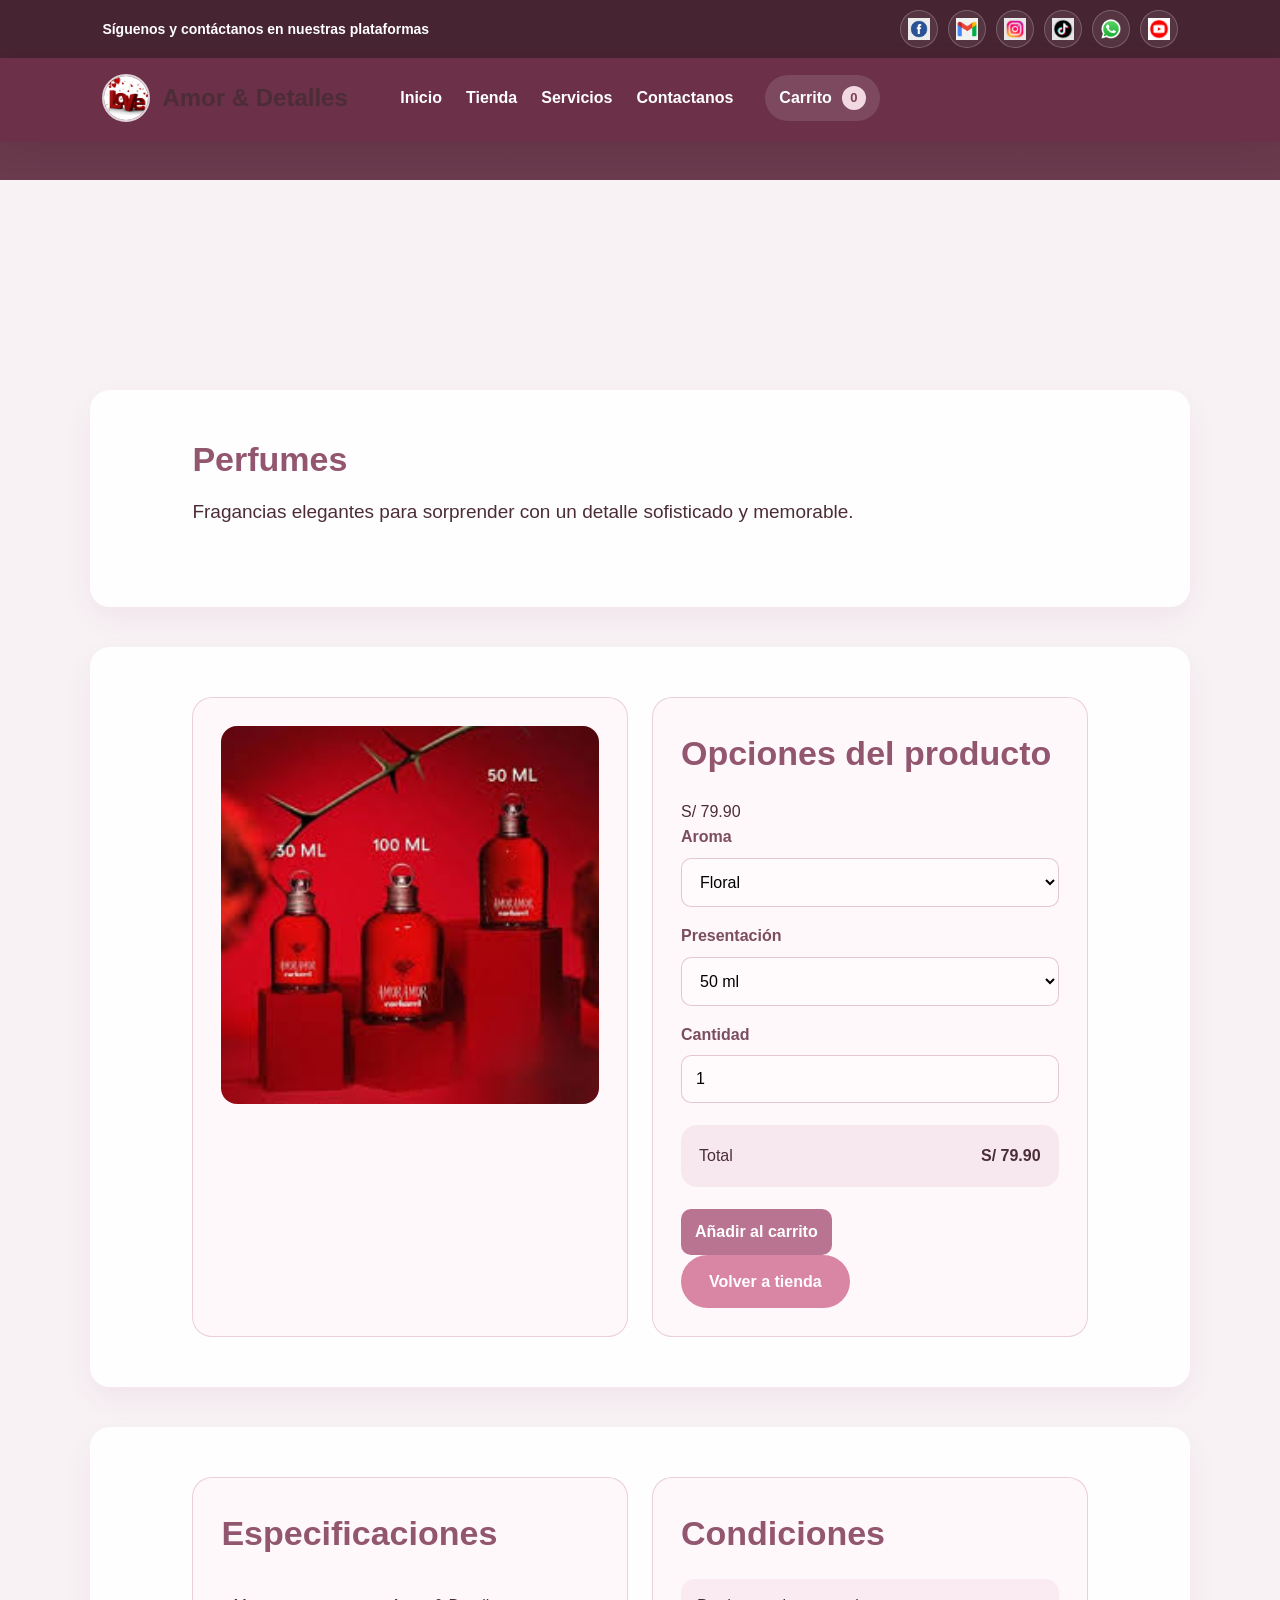
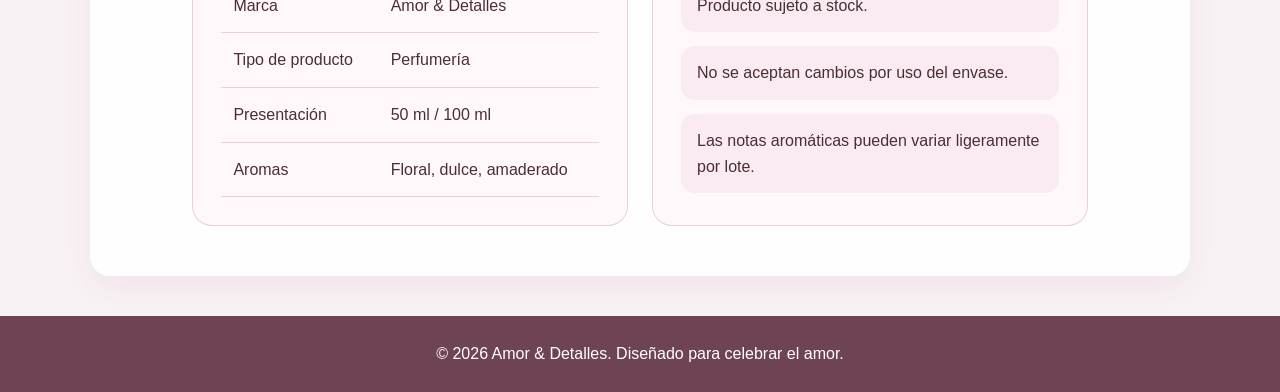
==== products/index.html @ 5b256a72 "Crear pagina dinamica en carpeta products" ====
<!DOCTYPE html>
<html lang="es">
<head>
  <meta charset="UTF-8" />
  <meta name="viewport" content="width=device-width, initial-scale=1.0" />
  <title>Detalle de producto | Amor & Detalles</title>
  <link rel="icon" type="image/jpeg" href="../img/logo.jpeg" />
  <link rel="stylesheet" href="../styles.css" />
</head>
<body data-page="product-detail" data-asset-prefix="../">
  <header class="subpage-header">
    <div class="topbar">
      <div class="topbar-text">Síguenos y contáctanos en nuestras plataformas</div>
      <div class="social-links">
        <a href="https://www.facebook.com/brunoyosiney.sanchezibanez.1" target="_blank" rel="noopener noreferrer"><img src="../Flogo.jpg" alt="Facebook" /></a>
        <a href="mailto:brunosanchez654@gmail.com"><img src="../GMlogo.png" alt="Gmail" /></a>
        <a href="https://www.instagram.com/jsmith0980/" target="_blank" rel="noopener noreferrer"><img src="../IGlogo.avif" alt="Instagram" /></a>
        <a href="https://www.tiktok.com/@laplace444" target="_blank" rel="noopener noreferrer"><img src="../TTlogo.avif" alt="TikTok" /></a>
        <a href="https://wa.me/51940705646" target="_blank" rel="noopener noreferrer"><img src="../Wlogo.webp" alt="WhatsApp" /></a>
        <a href="https://www.youtube.com/@brunosanchez2800" target="_blank" rel="noopener noreferrer"><img src="../YTlogo.avif" alt="YouTube" /></a>
      </div>
    </div>
    <nav class="navbar">
      <h1 class="logo"><img src="../img/logo.jpeg" alt="Logo Amor & Detalles" /><span>Amor & Detalles</span></h1>
      <ul class="nav-menu">
        <li><a href="../index.html">Inicio</a></li>
        <li><a href="../tienda.html">Tienda</a></li>
        <li><a href="../servicios.html">Servicios</a></li>
        <li><a href="../contacto.html">Contactanos</a></li>
        <li class="cart-link-item"><a href="../carrito.html" class="cart-link">Carrito <span class="cart-count">0</span></a></li>
      </ul>
    </nav>
  </header>

  <main class="subpage-main">
    <section class="section page-hero compact-hero">
      <h2 id="detail-title">Producto</h2>
      <p id="detail-description" class="section-text"></p>
    </section>

    <section class="section info-grid-section">
      <div class="info-box">
        <img id="detail-image" src="" alt="Producto" style="width:100%;border-radius:16px;max-height:420px;object-fit:cover;" />
      </div>
      <div class="info-box">
        <h2>Opciones del producto</h2>
        <div class="detail-price" id="detail-price"></div>
        <div id="detail-form-wrap"></div>
        <a class="btn related-link" href="../tienda.html">Volver a tienda</a>
      </div>
    </section>

    <section class="section info-grid-section">
      <div class="info-box">
        <h2>Especificaciones</h2>
        <table class="specs-table"><tbody id="detail-specs"></tbody></table>
      </div>
      <div class="info-box">
        <h2>Condiciones</h2>
        <div class="terms-list" id="detail-conditions"></div>
      </div>
    </section>
  </main>

  <div id="ui-toast" class="ui-toast" aria-live="polite"></div>
  <footer id="footer-info"><p>© 2026 Amor & Detalles. Diseñado para celebrar el amor.</p></footer>
  <script src="../app.js"></script>
</body>
</html>
---- styles.css ----
* {
  margin: 0;
  padding: 0;
  box-sizing: border-box;
}

html {
  scroll-behavior: smooth;
}

body {
  font-family: "Segoe UI", Tahoma, Geneva, Verdana, sans-serif;
  background: #f8f2f5;
  color: #4c2d37;
  line-height: 1.6;
}

.hero {
  min-height: 100vh;
  background:
    linear-gradient(rgba(126, 54, 82, 0.42), rgba(210, 146, 170, 0.28)),
    url("img/pareja.jpg");
  background-size: cover;
  background-position: center;
  color: #fff;
}

.subpage-header {
  background: linear-gradient(rgba(90, 39, 59, 0.9), rgba(90, 39, 59, 0.9));
  min-height: 180px;
}

.subpage-main {
  padding-top: 170px;
}

.topbar {
  position: fixed;
  top: 0;
  left: 0;
  width: 100%;
  padding: 10px 8%;
  display: flex;
  justify-content: space-between;
  align-items: center;
  gap: 20px;
  background: rgba(57, 28, 39, 0.72);
  backdrop-filter: blur(10px);
  z-index: 2200;
}

.topbar-text {
  font-size: 14px;
  font-weight: 600;
  color: #fff;
}

.social-links {
  display: flex;
  align-items: center;
  gap: 10px;
}

.social-links a {
  width: 38px;
  height: 38px;
  display: flex;
  align-items: center;
  justify-content: center;
  border: 1px solid rgba(255, 255, 255, 0.22);
  border-radius: 50%;
  overflow: hidden;
  background: rgba(255, 255, 255, 0.08);
  text-decoration: none;
  transition: background 0.2s ease, transform 0.2s ease;
}

.social-links a img {
  width: 22px;
  height: 22px;
  object-fit: contain;
  display: block;
}

.social-links a:hover {
  background: rgba(255, 194, 214, 0.35);
  transform: translateY(-2px);
}

.navbar {
  position: fixed;
  top: 54px;
  left: 0;
  width: 100%;
  padding: 20px 8%;
  display: grid;
  grid-template-columns: 1fr auto 1fr;
  align-items: center;
  background: rgba(111, 42, 70, 0.58);
  backdrop-filter: blur(12px);
  z-index: 2000;
  box-shadow: 0 8px 24px rgba(72, 29, 46, 0.16);
}

.navbar::after {
  content: "";
}

.logo {
  display: flex;
  align-items: center;
  gap: 12px;
  font-size: 24px;
  font-weight: 700;
  justify-self: start;
}

.logo img {
  width: 48px;
  height: 48px;
  object-fit: cover;
  border-radius: 50%;
  border: 2px solid rgba(255, 255, 255, 0.78);
}

.nav-menu {
  list-style: none;
  display: flex;
  align-items: center;
  gap: 24px;
  justify-self: center;
}

.nav-menu > li {
  position: relative;
}

.navbar a {
  color: white;
  text-decoration: none;
  font-weight: 600;
}

.navbar a:hover,
.active-link > a {
  color: #ffe3ec;
}

.dropdown > a {
  display: inline-flex;
  align-items: center;
  gap: 6px;
}

.dropdown > a::after {
  content: "▾";
  font-size: 12px;
}

.dropdown-menu {
  position: absolute;
  top: calc(100% + 14px);
  left: 50%;
  min-width: 250px;
  background: rgba(255, 248, 251, 0.94);
  border-radius: 18px;
  box-shadow: 0 14px 35px rgba(66, 7, 37, 0.14);
  padding: 14px;
  display: flex;
  flex-direction: column;
  gap: 6px;
  opacity: 0;
  visibility: hidden;
  transform: translate(-50%, 10px);
  transition: opacity 0.22s ease, transform 0.22s ease, visibility 0.22s ease;
}

.dropdown-menu a {
  color: #7d5061;
  padding: 10px 12px;
  border-radius: 10px;
  font-weight: 600;
}

.dropdown-menu a:hover {
  background: rgba(248, 214, 226, 0.7);
  color: #8f4562;
}

.dropdown:hover > .dropdown-menu,
.dropdown:focus-within > .dropdown-menu {
  opacity: 1;
  visibility: visible;
  transform: translate(-50%, 0);
}

.mega-menu {
  min-width: 760px;
  display: grid;
  grid-template-columns: repeat(3, 1fr);
  gap: 18px;
}

.dropdown-column {
  display: flex;
  flex-direction: column;
  gap: 6px;
}

.dropdown-column h4 {
  color: #9a5e76;
  font-size: 15px;
  margin-bottom: 4px;
}

.hero-content {
  max-width: 780px;
  padding: 270px 8% 80px;
}

.hero-actions {
  display: flex;
  gap: 14px;
  flex-wrap: wrap;
}

.tagline {
  display: inline-block;
  margin-bottom: 15px;
  padding: 8px 14px;
  border-radius: 999px;
  background: rgba(255, 255, 255, 0.18);
  backdrop-filter: blur(6px);
  font-weight: 600;
}

.hero-content h2,
.page-hero h2 {
  font-size: 46px;
  line-height: 1.15;
  margin-bottom: 20px;
}

.hero-content p,
.section-text {
  font-size: 19px;
  margin-bottom: 30px;
}

.compact-hero {
  margin-top: 30px;
}

.btn {
  display: inline-block;
  background: rgba(214, 124, 157, 0.92);
  color: #fff;
  padding: 14px 28px;
  border-radius: 30px;
  text-decoration: none;
  font-weight: 700;
  transition: transform 0.2s ease, background 0.2s ease;
}

.btn-outline {
  background: rgba(255, 255, 255, 0.08);
  border: 2px solid rgba(255, 255, 255, 0.7);
}

.btn:hover {
  background: rgba(193, 101, 136, 0.96);
  transform: translateY(-2px);
}

.section {
  max-width: 1100px;
  margin: 40px auto;
  padding: 50px 8%;
  background: rgba(255, 255, 255, 0.92);
  border-radius: 20px;
  box-shadow: 0 12px 30px rgba(112, 11, 60, 0.06);
}

.section h2 {
  font-size: 34px;
  color: #92566f;
  margin-bottom: 18px;
}

.cards,
.gallery-grid,
.category-grid {
  display: grid;
  grid-template-columns: repeat(3, 1fr);
  gap: 20px;
  margin-top: 25px;
}

.service-page-grid {
  grid-template-columns: repeat(3, 1fr);
}

.card,
.category-card,
.product-block,
.about-highlight {
  padding: 24px;
  border-radius: 16px;
  background: rgba(255, 243, 248, 0.88);
  border: 1px solid rgba(233, 203, 215, 0.9);
}

.card h3,
.product-block h3 {
  color: #8a5068;
  margin-bottom: 10px;
}

.category-card {
  text-decoration: none;
  color: inherit;
  text-align: center;
  transition: transform 0.2s ease, box-shadow 0.2s ease;
}

.category-card:hover {
  transform: translateY(-4px);
  box-shadow: 0 10px 24px rgba(112, 11, 60, 0.1);
}

.category-card img {
  width: 100%;
  height: 180px;
  object-fit: cover;
  border-radius: 12px;
  margin-bottom: 12px;
}

.category-card span {
  font-weight: 700;
  color: #8a5068;
}

.product-sections {
  display: grid;
  gap: 20px;
}

.product-block {
  display: grid;
  grid-template-columns: 180px 1fr;
  gap: 20px;
  align-items: center;
}

.product-block img {
  width: 100%;
  height: 170px;
  object-fit: cover;
  border-radius: 12px;
}

.gallery-item {
  background: rgba(255, 248, 251, 0.92);
  border-radius: 14px;
  overflow: hidden;
  border: 1px solid rgba(233, 203, 215, 0.9);
}

.gallery-item img {
  width: 100%;
  height: 220px;
  object-fit: cover;
  display: block;
}

.gallery-item figcaption {
  padding: 14px;
  font-weight: 600;
  color: #7b4d5e;
}

.contacto form {
  display: flex;
  flex-direction: column;
  gap: 14px;
  margin-top: 20px;
}

input,
textarea,
select {
  width: 100%;
  padding: 14px;
  border: 1px solid rgba(228, 197, 210, 0.95);
  border-radius: 10px;
  font-size: 16px;
  background: rgba(255, 250, 252, 0.95);
}

button {
  background: #b87491;
  color: white;
  border: none;
  padding: 14px;
  border-radius: 10px;
  font-size: 16px;
  font-weight: 700;
  cursor: pointer;
}

button:hover {
  background: #a65f7e;
}

.about-grid {
  display: grid;
  grid-template-columns: 1.6fr 1fr;
  gap: 24px;
}

.about-highlight ul {
  padding-left: 18px;
}

.about-highlight li + li {
  margin-top: 8px;
}

footer {
  text-align: center;
  padding: 25px;
  background: rgba(96, 49, 68, 0.9);
  color: #fff;
}

.intro-effects {
  position: fixed;
  inset: 0;
  overflow: hidden;
  pointer-events: none;
  z-index: 9999;
  opacity: 1;
  background: radial-gradient(circle at center, rgba(255, 214, 226, 0.14), rgba(255, 255, 255, 0));
  transition: opacity 0.8s ease;
}

.intro-effects.fade-out {
  opacity: 0;
}

.effect-item,
.burst-particle {
  position: absolute;
  user-select: none;
  pointer-events: none;
  will-change: transform, opacity;
  filter: drop-shadow(0 0 10px rgba(255, 182, 193, 0.28));
}

.effect-item {
  font-size: clamp(24px, 3vw, 42px);
  animation: floatIntro linear forwards;
}

.burst-particle {
  font-size: clamp(18px, 2.4vw, 30px);
  animation: burstIntro 1.4s ease-out forwards;
}

.shop-grid {
  display: grid;
  grid-template-columns: repeat(3, 1fr);
  gap: 22px;
  margin-top: 24px;
}

.shop-card {
  background: rgba(255, 248, 251, 0.95);
  border: 1px solid rgba(233, 203, 215, 0.9);
  border-radius: 18px;
  overflow: hidden;
  display: flex;
  flex-direction: column;
  box-shadow: 0 10px 24px rgba(112, 11, 60, 0.06);
}

.shop-card img {
  width: 100%;
  height: 220px;
  object-fit: cover;
}

.shop-card h3,
.shop-card p,
.shop-card-footer {
  padding-left: 20px;
  padding-right: 20px;
}

.shop-card h3 {
  padding-top: 18px;
  color: #8a5068;
}

.shop-card p {
  padding-top: 8px;
  padding-bottom: 18px;
  flex: 1;
}

.shop-card-footer {
  display: flex;
  align-items: center;
  justify-content: space-between;
  gap: 12px;
  padding-bottom: 20px;
}

.add-cart-btn {
  padding: 12px 18px;
}

.cart-link-item {
  margin-left: 8px;
}

.cart-link {
  display: inline-flex;
  align-items: center;
  gap: 10px;
  padding: 10px 14px;
  border-radius: 999px;
  background: rgba(255, 255, 255, 0.12);
}

.cart-count {
  min-width: 24px;
  height: 24px;
  display: inline-flex;
  align-items: center;
  justify-content: center;
  border-radius: 999px;
  background: rgba(255, 232, 240, 0.9);
  color: #7b3f59;
  font-size: 13px;
  font-weight: 700;
}

.service-meta {
  margin: 12px 0 16px;
  color: #92566f;
}

.booking-layout {
  display: grid;
  grid-template-columns: 1fr 1.1fr;
  gap: 28px;
  align-items: start;
}

.booking-kicker {
  text-transform: uppercase;
  letter-spacing: 0.08em;
  color: #a15f79;
  font-weight: 700;
  margin-bottom: 12px;
}

.booking-highlights {
  display: grid;
  gap: 16px;
  margin-top: 24px;
}

.booking-highlights div {
  padding: 16px 18px;
  border-radius: 14px;
  background: rgba(255, 243, 248, 0.88);
  border: 1px solid rgba(233, 203, 215, 0.9);
}

.booking-highlights span {
  display: block;
  margin-top: 4px;
}

.booking-form {
  background: rgba(255, 248, 251, 0.96);
  border: 1px solid rgba(233, 203, 215, 0.9);
  border-radius: 20px;
  padding: 28px;
  box-shadow: 0 14px 32px rgba(112, 11, 60, 0.08);
}

.booking-form h3 {
  margin-bottom: 18px;
  color: #8a5068;
}

.form-grid {
  display: grid;
  gap: 16px;
}

.form-grid.two-cols {
  grid-template-columns: repeat(2, 1fr);
}

.form-grid label {
  display: flex;
  flex-direction: column;
  gap: 8px;
}

.form-grid span {
  font-weight: 600;
  color: #7b4d5e;
}

.full-width {
  grid-column: 1 / -1;
}

.service-options-grid {
  display: grid;
  grid-template-columns: repeat(2, 1fr);
  gap: 16px;
}

.is-hidden {
  display: none;
}

.reserve-summary {
  margin: 22px 0;
  padding: 18px;
  border-radius: 16px;
  background: rgba(247, 231, 238, 0.9);
  display: grid;
  gap: 10px;
}

.reserve-summary div {
  display: flex;
  align-items: center;
  justify-content: space-between;
  gap: 20px;
}

.info-grid-section {
  display: grid;
  grid-template-columns: 1fr 1fr;
  gap: 24px;
}

.info-box {
  background: rgba(255, 248, 251, 0.96);
  border: 1px solid rgba(233, 203, 215, 0.9);
  border-radius: 20px;
  padding: 28px;
}

.specs-table {
  width: 100%;
  border-collapse: collapse;
  margin-top: 14px;
}

.specs-table th,
.specs-table td {
  text-align: left;
  padding: 14px 12px;
  border-bottom: 1px solid rgba(233, 203, 215, 0.9);
}

.specs-table th {
  color: #8a5068;
  background: rgba(247, 231, 238, 0.78);
}

.terms-list {
  display: grid;
  gap: 14px;
  margin-top: 14px;
}

.terms-list p {
  padding: 14px 16px;
  border-radius: 14px;
  background: rgba(247, 231, 238, 0.72);
}

.cart-layout {
  display: grid;
  grid-template-columns: 1.5fr 0.9fr;
  gap: 24px;
}

.cart-list {
  display: grid;
  gap: 18px;
}

.cart-item-card {
  display: grid;
  grid-template-columns: 110px 1fr auto;
  gap: 18px;
  align-items: center;
  background: rgba(255, 248, 251, 0.95);
  border: 1px solid rgba(233, 203, 215, 0.9);
  border-radius: 18px;
  padding: 18px;
}

.cart-item-card img {
  width: 110px;
  height: 110px;
  object-fit: cover;
  border-radius: 12px;
}

.cart-item-info h3 {
  color: #8a5068;
  margin-bottom: 8px;
}

.service-detail-lines {
  display: grid;
  gap: 4px;
  margin-top: 8px;
  color: #7b4d5e;
  font-size: 14px;
}

.reserve-note {
  color: #9b5772;
  font-weight: 600;
  margin-top: 8px;
}

.cart-item-controls {
  display: grid;
  gap: 12px;
  justify-items: end;
}

.qty-box {
  display: inline-flex;
  align-items: center;
  border: 1px solid rgba(220, 192, 203, 0.95);
  border-radius: 999px;
  overflow: hidden;
}

.qty-box button {
  background: transparent;
  color: #7b4d5e;
  padding: 10px 14px;
}

.qty-box span {
  min-width: 36px;
  text-align: center;
  font-weight: 700;
}

.remove-btn {
  background: transparent;
  color: #9c5b75;
  border: 1px solid rgba(220, 192, 203, 0.95);
  padding: 10px 16px;
}

.service-chip {
  background: rgba(247, 231, 238, 0.95);
  color: #8a5068;
  padding: 8px 12px;
  border-radius: 999px;
  font-weight: 700;
}

.cart-summary-box {
  background: rgba(255, 248, 251, 0.96);
  border: 1px solid rgba(233, 203, 215, 0.9);
  border-radius: 18px;
  padding: 24px;
  height: fit-content;
  position: sticky;
  top: 160px;
}

.cart-summary-box h3 {
  color: #8a5068;
  margin-bottom: 18px;
}

.summary-row {
  display: flex;
  justify-content: space-between;
  gap: 16px;
  padding: 12px 0;
  border-bottom: 1px solid rgba(233, 203, 215, 0.9);
}

.summary-row.total {
  font-size: 1.1rem;
  border-bottom: none;
}

.checkout-btn {
  width: 100%;
  text-align: center;
  margin-top: 20px;
}

.empty-cart-state {
  text-align: center;
}

.ui-toast {
  position: fixed;
  right: 24px;
  bottom: 24px;
  background: rgba(96, 49, 68, 0.95);
  color: #fff;
  padding: 14px 18px;
  border-radius: 14px;
  box-shadow: 0 14px 24px rgba(72, 29, 46, 0.18);
  opacity: 0;
  transform: translateY(16px);
  pointer-events: none;
  transition: opacity 0.25s ease, transform 0.25s ease;
  z-index: 2600;
}

.ui-toast.show {
  opacity: 1;
  transform: translateY(0);
}

@keyframes floatIntro {
  0% {
    transform: translateY(60px) scale(0.4) rotate(0deg);
    opacity: 0;
  }
  10% {
    opacity: 1;
  }
  100% {
    transform: translateY(-120vh) scale(1.2) rotate(360deg);
    opacity: 0;
  }
}

@keyframes burstIntro {
  0% {
    transform: translate(0, 0) scale(0.4);
    opacity: 1;
  }
  100% {
    transform: translate(var(--tx), var(--ty)) scale(1.1) rotate(360deg);
    opacity: 0;
  }
}

@media (max-width: 1100px) {
  .mega-menu {
    min-width: 620px;
    grid-template-columns: repeat(2, 1fr);
  }
}

@media (max-width: 900px) {
  .topbar {
    flex-direction: column;
    padding: 10px 6%;
  }

  .navbar {
    grid-template-columns: 1fr;
    justify-items: center;
    gap: 14px;
  }

  .navbar::after {
    display: none;
  }

  .logo,
  .nav-menu {
    justify-self: center;
  }

  .cards,
  .gallery-grid,
  .category-grid,
  .mega-menu,
  .about-grid,
  .service-page-grid,
  .shop-grid,
  .booking-layout,
  .cart-layout,
  .info-grid-section,
  .service-options-grid {
    grid-template-columns: 1fr;
  }

  .product-block,
  .cart-item-card,
  .form-grid.two-cols {
    grid-template-columns: 1fr;
  }

  .dropdown-menu,
  .mega-menu {
    min-width: 240px;
    left: 50%;
  }

  .cart-summary-box {
    position: static;
  }
}

@media (max-width: 768px) {
  .navbar {
    top: 88px;
    padding: 16px 6%;
  }

  .nav-menu {
    flex-wrap: wrap;
    justify-content: center;
    gap: 12px;
  }

  .dropdown-menu {
    position: absolute;
    left: 50%;
    transform: translate(-50%, 10px);
    margin-top: 0;
    box-shadow: 0 14px 35px rgba(66, 7, 37, 0.14);
    background: rgba(255, 245, 250, 0.96);
  }

  .dropdown:hover > .dropdown-menu,
  .dropdown:focus-within > .dropdown-menu {
    transform: translate(-50%, 0);
  }

  .hero-content {
    padding-top: 360px;
  }

  .subpage-main {
    padding-top: 220px;
  }

  .hero-content h2,
  .page-hero h2 {
    font-size: 34px;
  }
}
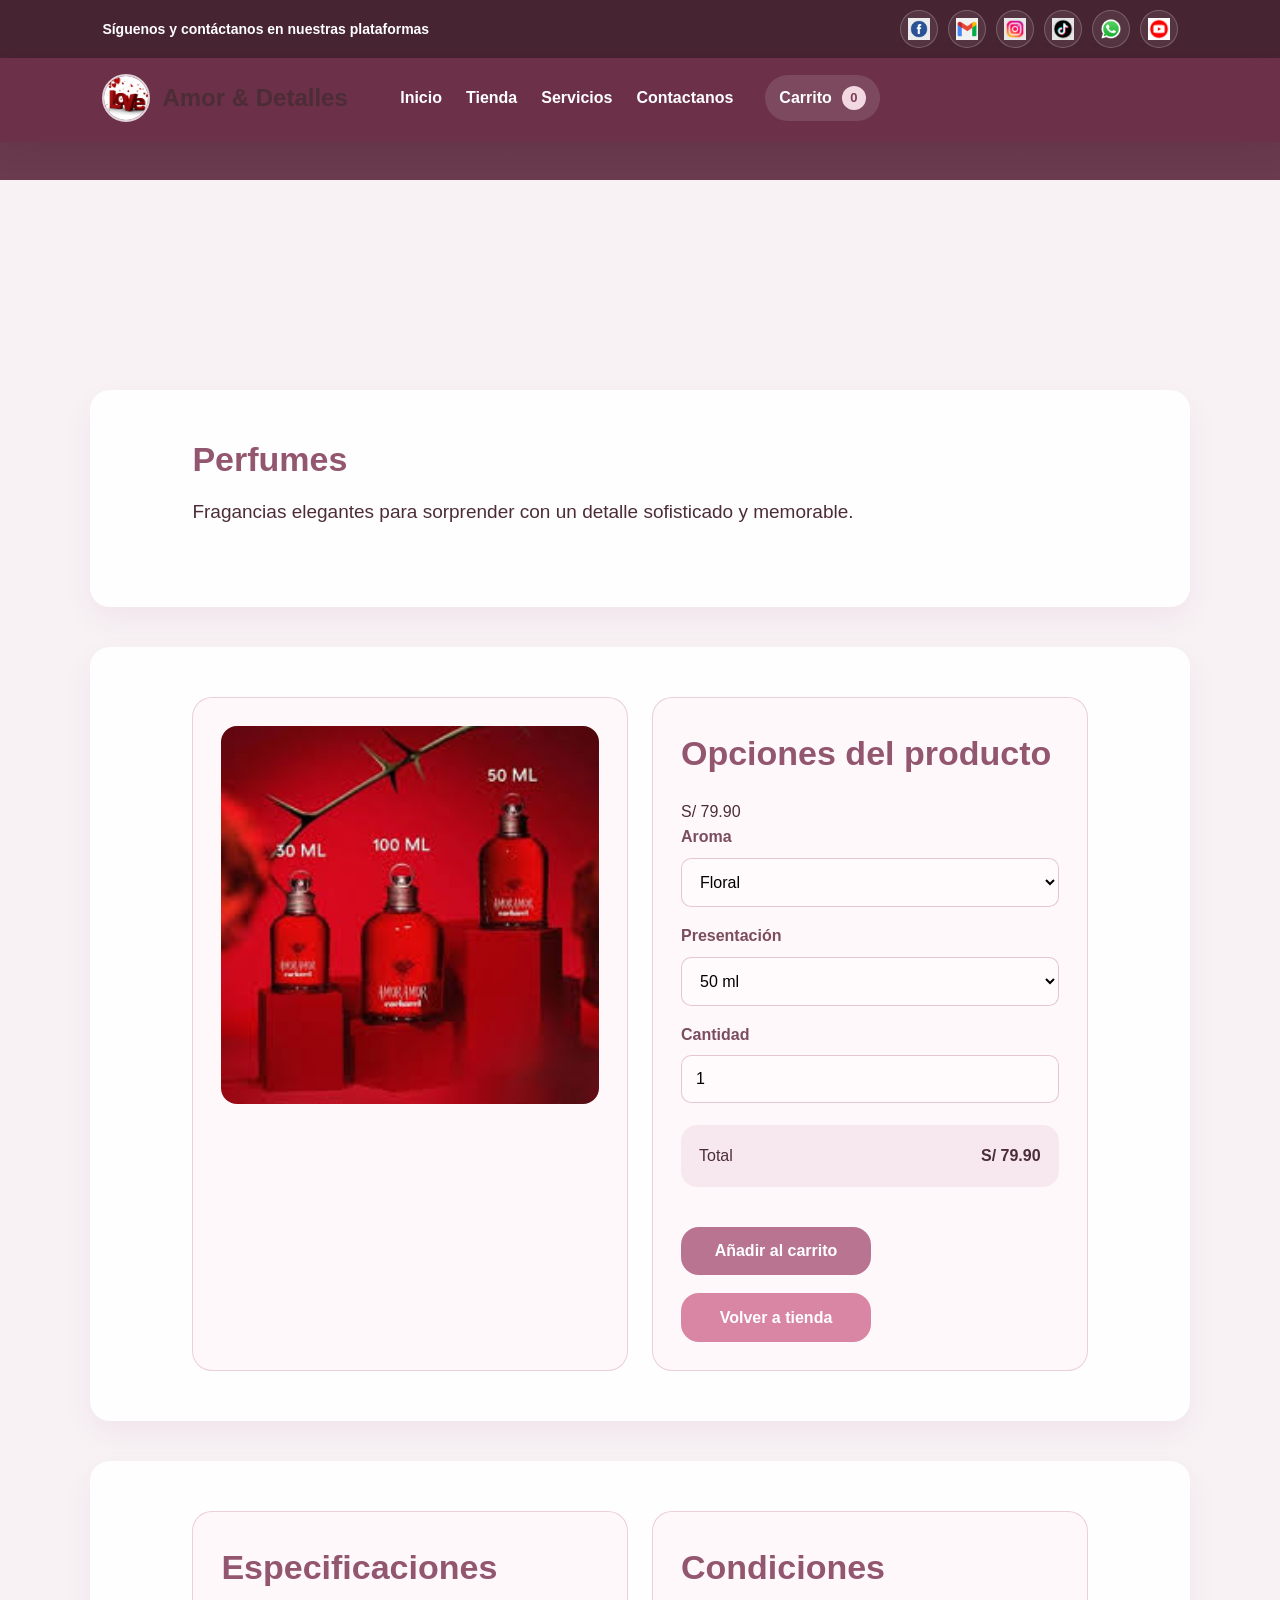
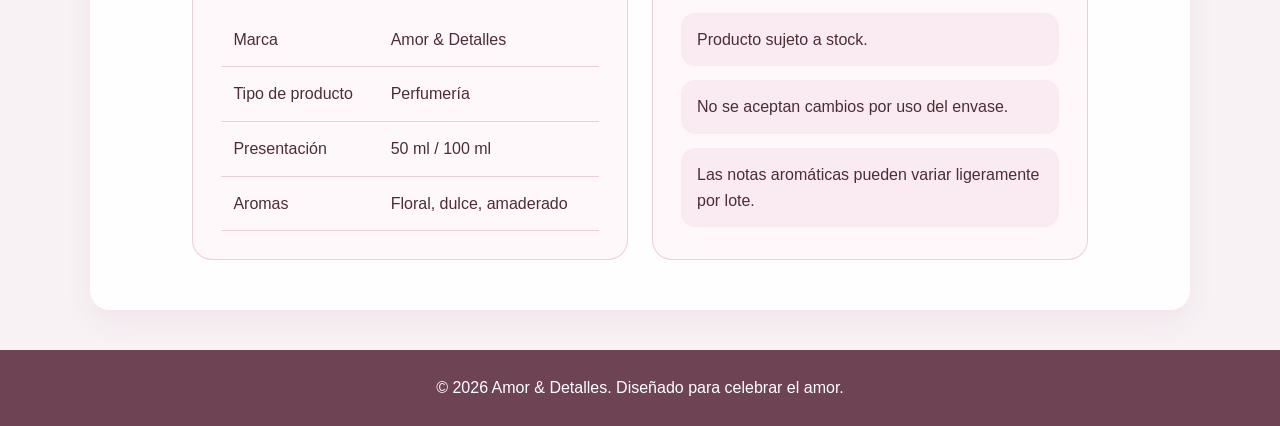
==== commit 4272f5d2: "Separate product detail action buttons" ====
--- a/products/index.html
+++ b/products/index.html
@@ -6,6 +6,42 @@
   <title>Detalle de producto | Amor & Detalles</title>
   <link rel="icon" type="image/jpeg" href="../img/logo.jpeg" />
   <link rel="stylesheet" href="../styles.css" />
+  <style>
+    #product-detail-form button[type="submit"] {
+      width: 190px;
+      min-height: 48px;
+      margin-top: 18px;
+      display: inline-flex;
+      align-items: center;
+      justify-content: center;
+      border-radius: 18px;
+    }
+
+    .product-back-actions {
+      margin-top: 18px;
+      display: flex;
+      align-items: center;
+      justify-content: flex-start;
+    }
+
+    .product-back-actions .related-link {
+      width: 190px;
+      min-height: 48px;
+      display: inline-flex;
+      align-items: center;
+      justify-content: center;
+      text-align: center;
+      border-radius: 18px;
+      padding: 12px 20px;
+    }
+
+    @media (max-width: 768px) {
+      #product-detail-form button[type="submit"],
+      .product-back-actions .related-link {
+        width: 100%;
+      }
+    }
+  </style>
 </head>
 <body data-page="product-detail" data-asset-prefix="../">
   <header class="subpage-header">
@@ -46,7 +82,9 @@
         <h2>Opciones del producto</h2>
         <div class="detail-price" id="detail-price"></div>
         <div id="detail-form-wrap"></div>
-        <a class="btn related-link" href="../tienda.html">Volver a tienda</a>
+        <div class="product-back-actions">
+          <a class="btn related-link" href="../tienda.html">Volver a tienda</a>
+        </div>
       </div>
     </section>
 
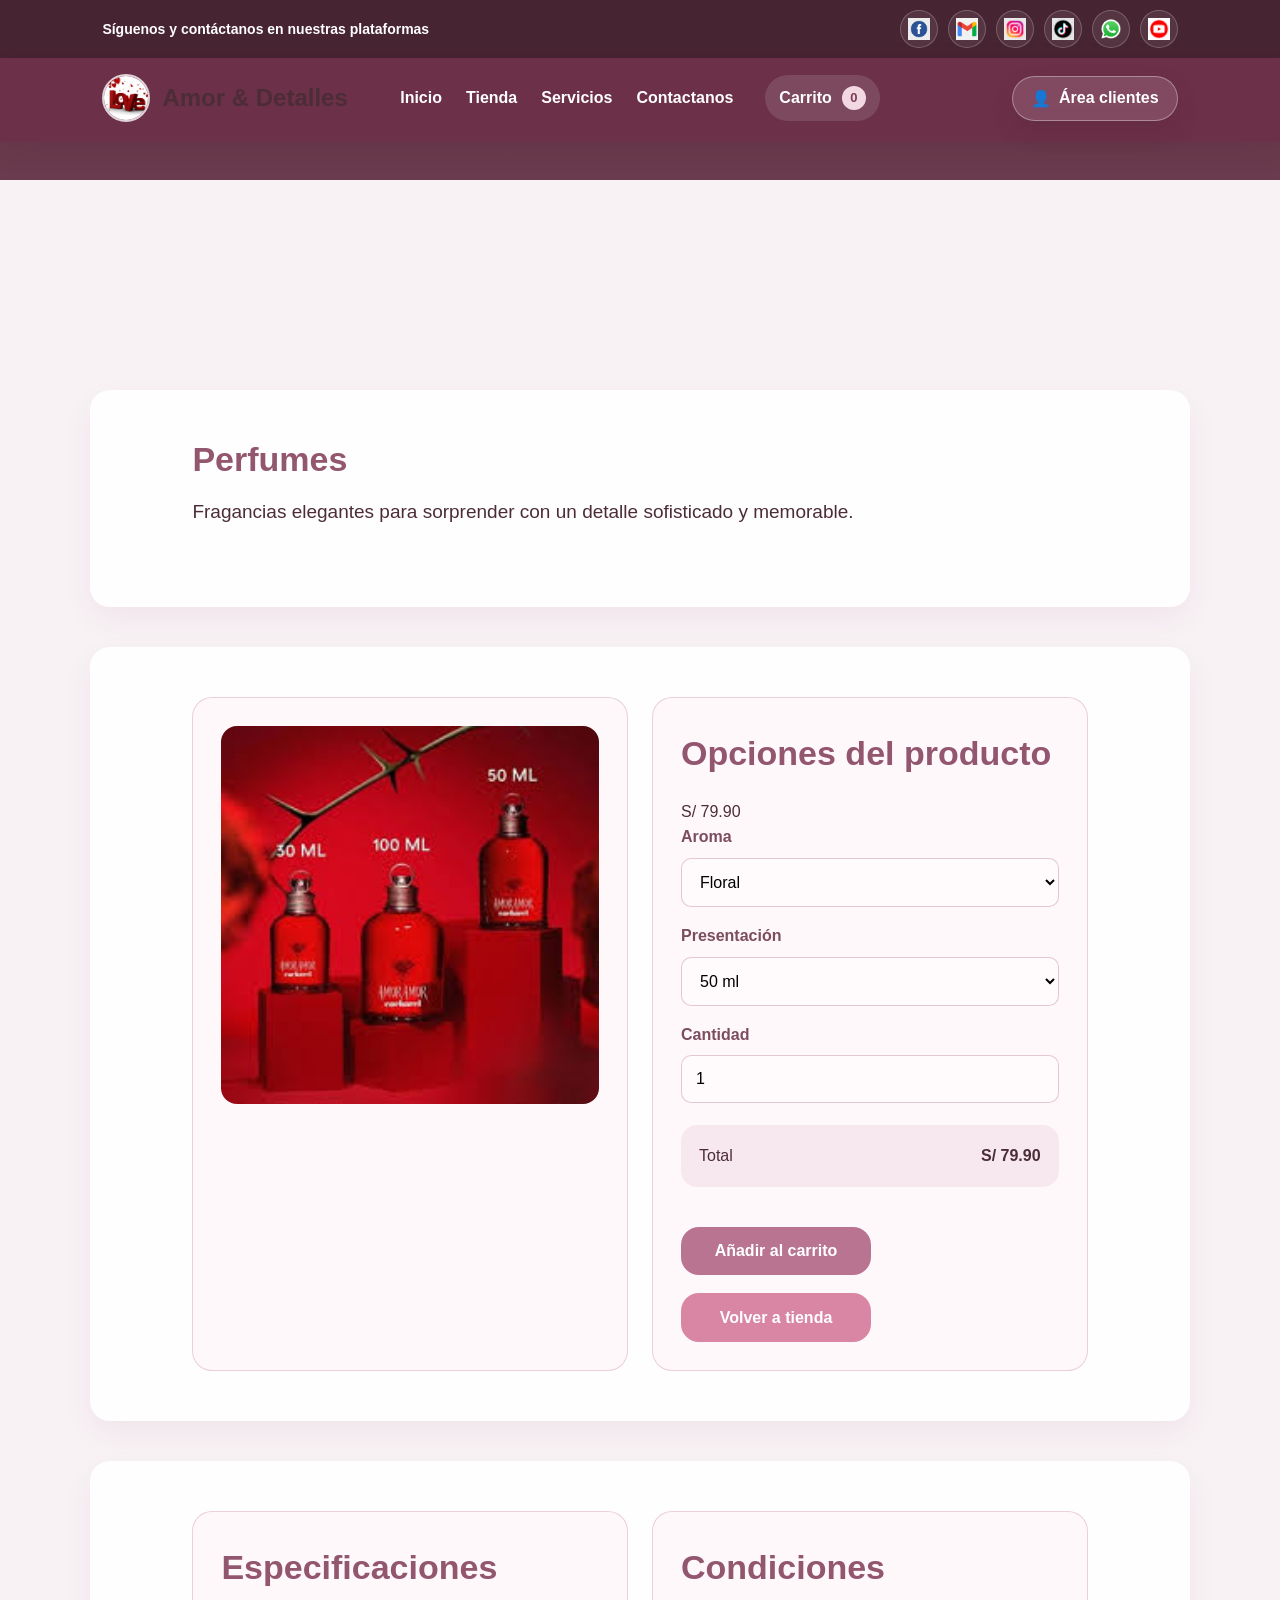
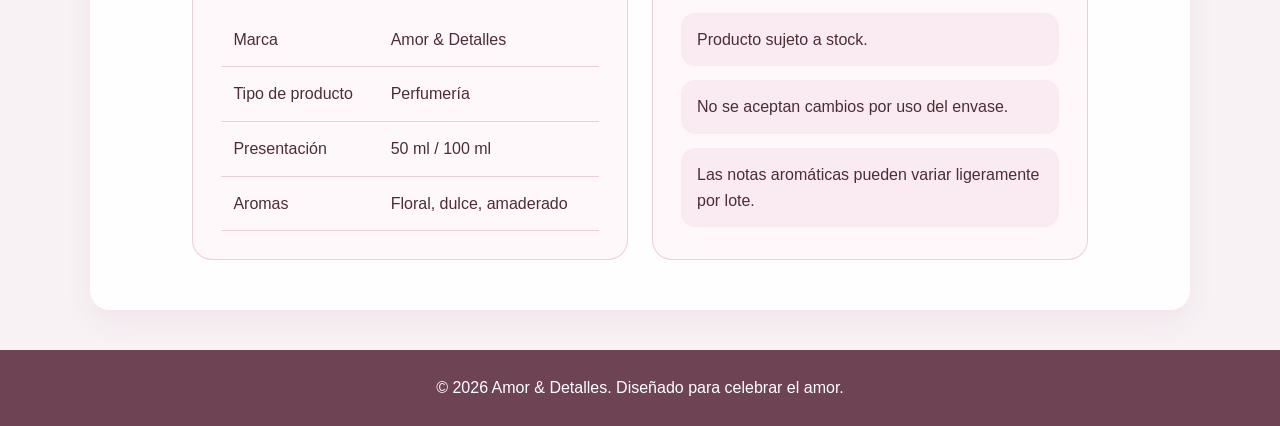
==== commit 07a4ce5d: "Keep customer area visible on product detail pages" ====
--- a/products/index.html
+++ b/products/index.html
@@ -6,102 +6,21 @@
   <title>Detalle de producto | Amor & Detalles</title>
   <link rel="icon" type="image/jpeg" href="../img/logo.jpeg" />
   <link rel="stylesheet" href="../styles.css" />
+  <link rel="stylesheet" href="../client-auth.css?v=4" />
   <style>
-    #product-detail-form button[type="submit"] {
-      width: 190px;
-      min-height: 48px;
-      margin-top: 18px;
-      display: inline-flex;
-      align-items: center;
-      justify-content: center;
-      border-radius: 18px;
-    }
-
-    .product-back-actions {
-      margin-top: 18px;
-      display: flex;
-      align-items: center;
-      justify-content: flex-start;
-    }
-
-    .product-back-actions .related-link {
-      width: 190px;
-      min-height: 48px;
-      display: inline-flex;
-      align-items: center;
-      justify-content: center;
-      text-align: center;
-      border-radius: 18px;
-      padding: 12px 20px;
-    }
-
-    @media (max-width: 768px) {
-      #product-detail-form button[type="submit"],
-      .product-back-actions .related-link {
-        width: 100%;
-      }
-    }
+    #product-detail-form button[type="submit"]{width:190px;min-height:48px;margin-top:18px;display:inline-flex;align-items:center;justify-content:center;border-radius:18px}.product-back-actions{margin-top:18px;display:flex;align-items:center;justify-content:flex-start}.product-back-actions .related-link{width:190px;min-height:48px;display:inline-flex;align-items:center;justify-content:center;text-align:center;border-radius:18px;padding:12px 20px}@media (max-width:768px){#product-detail-form button[type="submit"],.product-back-actions .related-link{width:100%}}
   </style>
 </head>
 <body data-page="product-detail" data-asset-prefix="../">
   <header class="subpage-header">
-    <div class="topbar">
-      <div class="topbar-text">Síguenos y contáctanos en nuestras plataformas</div>
-      <div class="social-links">
-        <a href="https://www.facebook.com/brunoyosiney.sanchezibanez.1" target="_blank" rel="noopener noreferrer"><img src="../Flogo.jpg" alt="Facebook" /></a>
-        <a href="mailto:brunosanchez654@gmail.com"><img src="../GMlogo.png" alt="Gmail" /></a>
-        <a href="https://www.instagram.com/jsmith0980/" target="_blank" rel="noopener noreferrer"><img src="../IGlogo.avif" alt="Instagram" /></a>
-        <a href="https://www.tiktok.com/@laplace444" target="_blank" rel="noopener noreferrer"><img src="../TTlogo.avif" alt="TikTok" /></a>
-        <a href="https://wa.me/51940705646" target="_blank" rel="noopener noreferrer"><img src="../Wlogo.webp" alt="WhatsApp" /></a>
-        <a href="https://www.youtube.com/@brunosanchez2800" target="_blank" rel="noopener noreferrer"><img src="../YTlogo.avif" alt="YouTube" /></a>
-      </div>
-    </div>
-    <nav class="navbar">
-      <h1 class="logo"><img src="../img/logo.jpeg" alt="Logo Amor & Detalles" /><span>Amor & Detalles</span></h1>
-      <ul class="nav-menu">
-        <li><a href="../index.html">Inicio</a></li>
-        <li><a href="../tienda.html">Tienda</a></li>
-        <li><a href="../servicios.html">Servicios</a></li>
-        <li><a href="../contacto.html">Contactanos</a></li>
-        <li class="cart-link-item"><a href="../carrito.html" class="cart-link">Carrito <span class="cart-count">0</span></a></li>
-      </ul>
-    </nav>
+    <div class="topbar"><div class="topbar-text">Síguenos y contáctanos en nuestras plataformas</div><div class="social-links"><a href="https://www.facebook.com/brunoyosiney.sanchezibanez.1" target="_blank" rel="noopener noreferrer"><img src="../Flogo.jpg" alt="Facebook" /></a><a href="mailto:brunosanchez654@gmail.com"><img src="../GMlogo.png" alt="Gmail" /></a><a href="https://www.instagram.com/jsmith0980/" target="_blank" rel="noopener noreferrer"><img src="../IGlogo.avif" alt="Instagram" /></a><a href="https://www.tiktok.com/@laplace444" target="_blank" rel="noopener noreferrer"><img src="../TTlogo.avif" alt="TikTok" /></a><a href="https://wa.me/51940705646" target="_blank" rel="noopener noreferrer"><img src="../Wlogo.webp" alt="WhatsApp" /></a><a href="https://www.youtube.com/@brunosanchez2800" target="_blank" rel="noopener noreferrer"><img src="../YTlogo.avif" alt="YouTube" /></a></div></div>
+    <nav class="navbar"><h1 class="logo"><img src="../img/logo.jpeg" alt="Logo Amor & Detalles" /><span>Amor & Detalles</span></h1><ul class="nav-menu"><li><a href="../index.html">Inicio</a></li><li><a href="../tienda.html">Tienda</a></li><li><a href="../servicios.html">Servicios</a></li><li><a href="../contacto.html">Contactanos</a></li><li class="cart-link-item"><a href="../carrito.html" class="cart-link">Carrito <span class="cart-count">0</span></a></li></ul></nav>
   </header>
-
   <main class="subpage-main">
-    <section class="section page-hero compact-hero">
-      <h2 id="detail-title">Producto</h2>
-      <p id="detail-description" class="section-text"></p>
-    </section>
-
-    <section class="section info-grid-section">
-      <div class="info-box">
-        <img id="detail-image" src="" alt="Producto" style="width:100%;border-radius:16px;max-height:420px;object-fit:cover;" />
-      </div>
-      <div class="info-box">
-        <h2>Opciones del producto</h2>
-        <div class="detail-price" id="detail-price"></div>
-        <div id="detail-form-wrap"></div>
-        <div class="product-back-actions">
-          <a class="btn related-link" href="../tienda.html">Volver a tienda</a>
-        </div>
-      </div>
-    </section>
-
-    <section class="section info-grid-section">
-      <div class="info-box">
-        <h2>Especificaciones</h2>
-        <table class="specs-table"><tbody id="detail-specs"></tbody></table>
-      </div>
-      <div class="info-box">
-        <h2>Condiciones</h2>
-        <div class="terms-list" id="detail-conditions"></div>
-      </div>
-    </section>
+    <section class="section page-hero compact-hero"><h2 id="detail-title">Producto</h2><p id="detail-description" class="section-text"></p></section>
+    <section class="section info-grid-section"><div class="info-box"><img id="detail-image" src="" alt="Producto" style="width:100%;border-radius:16px;max-height:420px;object-fit:cover;" /></div><div class="info-box"><h2>Opciones del producto</h2><div class="detail-price" id="detail-price"></div><div id="detail-form-wrap"></div><div class="product-back-actions"><a class="btn related-link" href="../tienda.html">Volver a tienda</a></div></div></section>
+    <section class="section info-grid-section"><div class="info-box"><h2>Especificaciones</h2><table class="specs-table"><tbody id="detail-specs"></tbody></table></div><div class="info-box"><h2>Condiciones</h2><div class="terms-list" id="detail-conditions"></div></div></section>
   </main>
-
-  <div id="ui-toast" class="ui-toast" aria-live="polite"></div>
-  <footer id="footer-info"><p>© 2026 Amor & Detalles. Diseñado para celebrar el amor.</p></footer>
-  <script src="../app.js"></script>
+  <div id="ui-toast" class="ui-toast" aria-live="polite"></div><footer id="footer-info"><p>© 2026 Amor & Detalles. Diseñado para celebrar el amor.</p></footer><script src="../app.js"></script><script src="../client-auth.js?v=4"></script>
 </body>
 </html>
--- a/styles.css
+++ b/styles.css
@@ -434,6 +434,46 @@
   color: #fff;
 }
 
+.admin-image-button {
+  position: fixed;
+  right: 24px;
+  bottom: 24px;
+  width: 74px;
+  height: 74px;
+  display: flex;
+  flex-direction: column;
+  align-items: center;
+  justify-content: center;
+  gap: 3px;
+  border-radius: 22px;
+  background: rgba(255, 248, 251, 0.96);
+  border: 1px solid rgba(255, 255, 255, 0.72);
+  box-shadow: 0 16px 34px rgba(72, 29, 46, 0.24);
+  text-decoration: none;
+  z-index: 2800;
+  transition: transform 0.22s ease, box-shadow 0.22s ease, background 0.22s ease;
+}
+
+.admin-image-button img {
+  width: 36px;
+  height: 36px;
+  object-fit: cover;
+  border-radius: 50%;
+  border: 2px solid rgba(184, 116, 145, 0.55);
+}
+
+.admin-image-button span {
+  color: #8a5068;
+  font-size: 12px;
+  font-weight: 900;
+}
+
+.admin-image-button:hover {
+  transform: translateY(-5px) scale(1.03);
+  box-shadow: 0 22px 42px rgba(72, 29, 46, 0.28);
+  background: #ffffff;
+}
+
 .intro-effects {
   position: fixed;
   inset: 0;
@@ -821,7 +861,7 @@
 .ui-toast {
   position: fixed;
   right: 24px;
-  bottom: 24px;
+  bottom: 110px;
   background: rgba(96, 49, 68, 0.95);
   color: #fff;
   padding: 14px 18px;
@@ -961,4 +1001,17 @@
   .page-hero h2 {
     font-size: 34px;
   }
-}
+
+  .admin-image-button {
+    right: 16px;
+    bottom: 16px;
+    width: 66px;
+    height: 66px;
+    border-radius: 20px;
+  }
+
+  .admin-image-button img {
+    width: 32px;
+    height: 32px;
+  }
+}
--- a/client-auth.css
+++ b/client-auth.css
@@ -0,0 +1,202 @@
+.customer-access {
+  position: relative;
+  justify-self: end;
+  min-width: 260px;
+  display: flex;
+  justify-content: flex-end;
+}
+
+.customer-button {
+  display: inline-flex;
+  align-items: center;
+  justify-content: center;
+  gap: 8px;
+  padding: 12px 18px;
+  border-radius: 999px;
+  border: 1px solid rgba(255, 255, 255, 0.35);
+  background: rgba(255, 255, 255, 0.14);
+  color: #ffffff;
+  box-shadow: 0 10px 22px rgba(72, 29, 46, 0.18);
+  backdrop-filter: blur(8px);
+}
+
+.customer-button:hover {
+  background: rgba(255, 214, 228, 0.28);
+}
+
+.customer-panel {
+  position: absolute;
+  top: calc(100% + 14px);
+  right: 0;
+  width: min(390px, 92vw);
+  background: rgba(255, 248, 251, 0.98);
+  border: 1px solid rgba(233, 203, 215, 0.95);
+  border-radius: 22px;
+  padding: 20px;
+  color: #4c2d37;
+  box-shadow: 0 20px 45px rgba(72, 29, 46, 0.25);
+  opacity: 0;
+  visibility: hidden;
+  transform: translateY(10px);
+  transition: opacity 0.22s ease, transform 0.22s ease, visibility 0.22s ease;
+  z-index: 2600;
+}
+
+.customer-access.open .customer-panel {
+  opacity: 1;
+  visibility: visible;
+  transform: translateY(0);
+}
+
+.customer-tabs {
+  display: grid;
+  grid-template-columns: 1fr 1fr;
+  gap: 8px;
+  margin-bottom: 14px;
+}
+
+.customer-tab {
+  padding: 11px 12px;
+  border-radius: 14px;
+  background: rgba(247, 231, 238, 0.95);
+  color: #8a5068;
+}
+
+.customer-tab.active {
+  background: #b87491;
+  color: #ffffff;
+}
+
+.customer-form {
+  display: grid;
+  gap: 12px;
+}
+
+.customer-access-links a,
+.customer-main-link,
+.customer-secondary-link,
+.customer-recover-link,
+.customer-mini-btn {
+  width: 100%;
+  padding: 12px 14px;
+  border-radius: 14px;
+  text-align: center;
+  text-decoration: none;
+  font-weight: 800;
+  display: inline-flex;
+  justify-content: center;
+  align-items: center;
+}
+
+.customer-main-link,
+.customer-mini-btn {
+  background: #b87491;
+  color: #ffffff;
+}
+
+.customer-secondary-link {
+  background: rgba(184, 116, 145, 0.14);
+  color: #8a5068;
+  border: 1px solid rgba(184, 116, 145, 0.22);
+}
+
+.customer-recover-link {
+  background: transparent;
+  color: #8a5068;
+  padding: 6px 8px;
+  font-size: 0.92rem;
+}
+
+.customer-main-link:hover,
+.customer-mini-btn:hover {
+  background: #a65f7e;
+}
+
+.customer-secondary-link:hover {
+  background: rgba(184, 116, 145, 0.22);
+}
+
+.customer-note {
+  font-size: 13px;
+  color: #8a5068;
+  margin: 0;
+}
+
+.customer-welcome h3 {
+  color: #8a5068;
+  margin: 10px 0 6px;
+}
+
+.customer-badge {
+  display: inline-flex;
+  padding: 7px 12px;
+  border-radius: 999px;
+  background: rgba(184, 116, 145, 0.15);
+  color: #8a5068;
+  font-weight: 800;
+  text-transform: capitalize;
+}
+
+.benefits-list {
+  display: grid;
+  gap: 10px;
+  margin: 16px 0;
+}
+
+.benefits-list div {
+  padding: 12px;
+  border-radius: 14px;
+  background: rgba(247, 231, 238, 0.85);
+  border: 1px solid rgba(233, 203, 215, 0.85);
+}
+
+.benefits-list strong,
+.benefits-list span {
+  display: block;
+}
+
+.benefits-list strong {
+  color: #8a5068;
+}
+
+.customer-preferences {
+  display: flex;
+  flex-wrap: wrap;
+  gap: 8px;
+  margin: 14px 0;
+}
+
+.customer-preferences p {
+  flex-basis: 100%;
+  margin: 0;
+}
+
+.customer-preferences span {
+  padding: 7px 10px;
+  border-radius: 999px;
+  background: rgba(255, 255, 255, 0.9);
+  color: #7b4d5e;
+  font-weight: 700;
+}
+
+.customer-actions {
+  display: grid;
+  gap: 10px;
+}
+
+@media (max-width: 900px) {
+  .customer-access {
+    justify-self: center;
+    width: 100%;
+    justify-content: center;
+  }
+
+  .customer-panel {
+    right: 50%;
+    transform: translate(50%, 10px);
+  }
+
+  .customer-access.open .customer-panel {
+    transform: translate(50%, 0);
+  }
+}
